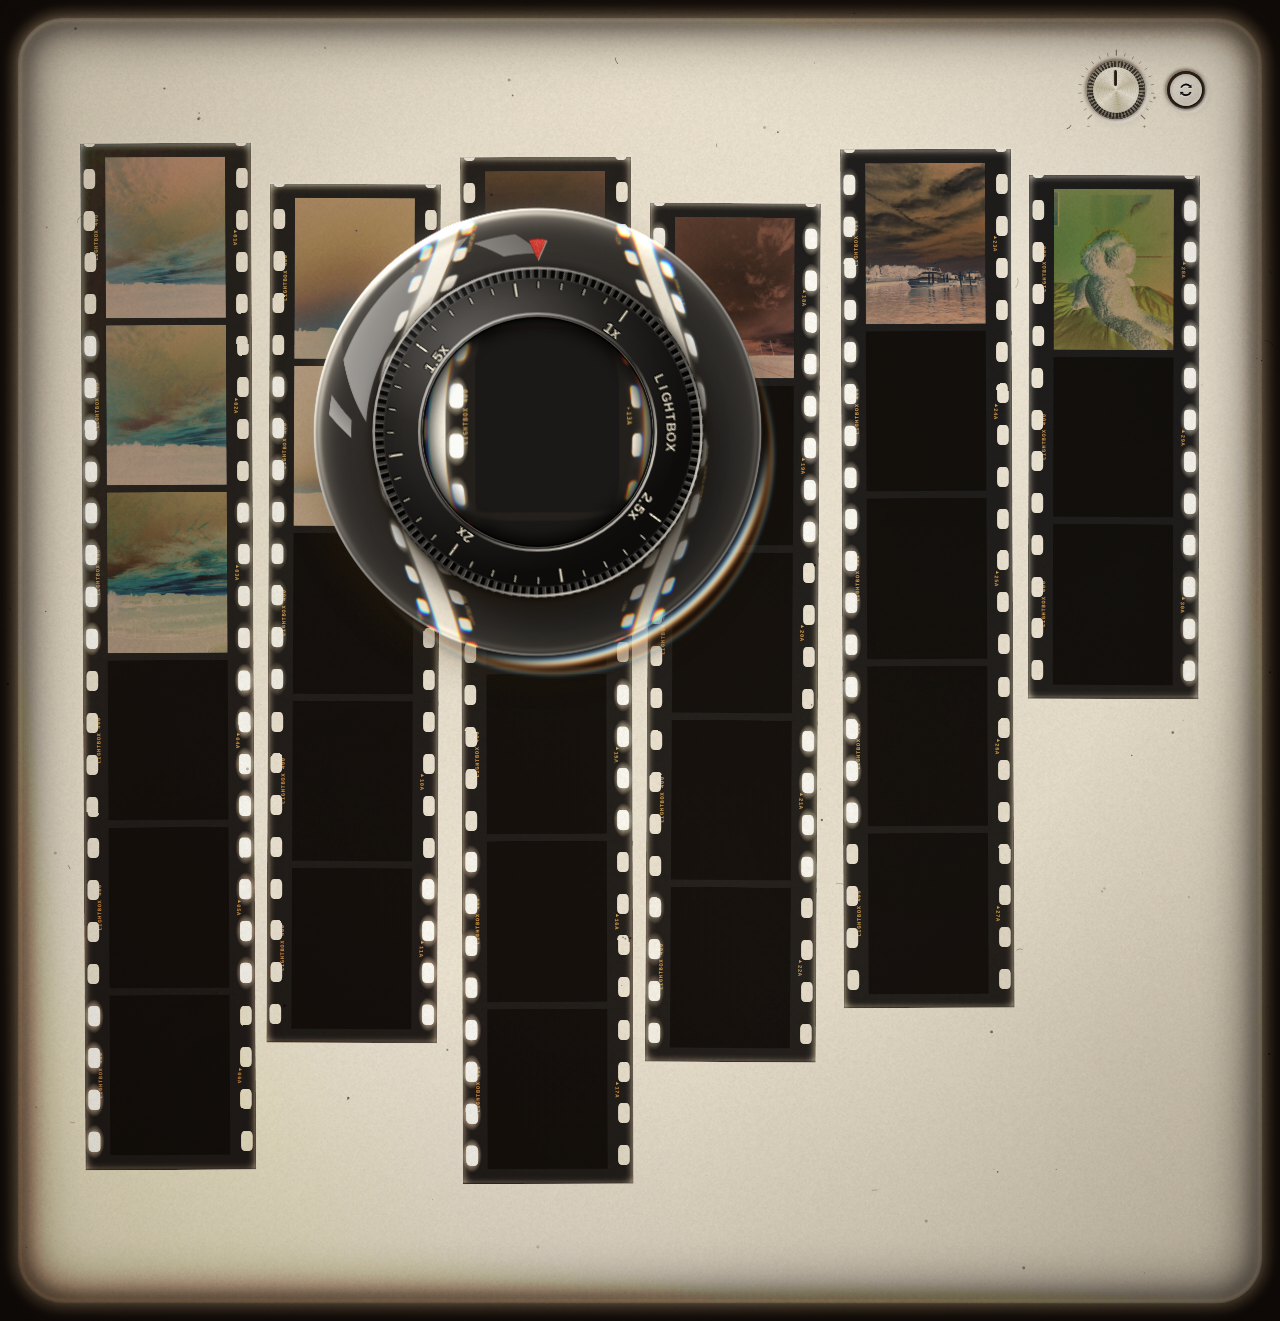
==== index.html @ 3a49789d "A volume knob set into the light box beside the reset button A rotary dial in the same socket as the" ====
<!doctype html>
<html lang="en">
<head>
  <meta charset="utf-8">
  <meta name="viewport" content="width=device-width, initial-scale=1, viewport-fit=cover">
  <title>LightBox</title>
  <meta name="description" content="A contact sheet of film negatives on a light box. Move the eyepiece over them to see the photos as positives.">

  <!-- installable app -->
  <link rel="manifest" href="manifest.webmanifest">
  <meta name="theme-color" content="#ddd0b6">
  <meta name="mobile-web-app-capable" content="yes">
  <meta name="apple-mobile-web-app-capable" content="yes">
  <meta name="apple-mobile-web-app-title" content="LightBox">
  <meta name="apple-mobile-web-app-status-bar-style" content="default">
  <link rel="icon" href="icons/icon.svg" type="image/svg+xml">
  <link rel="icon" href="icons/favicon-32.png" sizes="32x32" type="image/png">
  <link rel="apple-touch-icon" href="icons/apple-touch-icon.png">

  <!-- start fetching everything in parallel instead of one script discovering the next -->
  <link rel="modulepreload" href="lightbox/lightbox.js">
  <link rel="modulepreload" href="lightbox/raster.js">
  <link rel="modulepreload" href="lightbox/film.js">
  <link rel="modulepreload" href="lightbox/glass.js">
  <link rel="modulepreload" href="lightbox/bleed.js">
  <link rel="modulepreload" href="lightbox/socket-buttons/buttons.js">
  <link rel="modulepreload" href="lightbox/dial.js">
  <link rel="modulepreload" href="lightbox/sounds.js">
  <link rel="modulepreload" href="lightbox/dust.js">
  <link rel="preload" href="photos.json" as="fetch" crossorigin>
  <link rel="stylesheet" href="lightbox/lightbox.css">
  <link rel="stylesheet" href="lightbox/socket-buttons/buttons.css">
  <link rel="stylesheet" href="lightbox/socket-buttons/knob.css">
  <style>
    html, body { margin: 0; background: #120c08; }
    body { min-height: 100vh; }
    .lb-root { min-height: 100vh; }
    noscript p { margin: 0; padding: 40px 20px; text-align: center; font: 15px/1.5 -apple-system, "Helvetica Neue", sans-serif; color: #6b5b3d; }
  </style>
</head>
<body>
  <main id="sheet" aria-label="Photo contact sheet"></main>
  <noscript><p>LightBox needs JavaScript to run.</p></noscript>
  <script type="module">
    import { mountLightBox } from "./lightbox/lightbox.js";
    try {
      const { photos } = await (await fetch("photos.json")).json();
      // The sliders are for tuning on a local machine. The published page shows only Organize; add ?sliders to the
      // address to bring them back.
      const local = ["localhost", "127.0.0.1", "[::1]", ""].includes(location.hostname);
      const sliders = local || new URLSearchParams(location.search).has("sliders");
      mountLightBox(document.getElementById("sheet"), { photos, sliders });
    } catch (err) {
      console.error(err);
      document.getElementById("sheet").textContent = `LightBox failed to start: ${err.message}`;
    }

    // ---- app install and offline ----
    // The service worker keeps the app and the photos so it opens offline and loads fast on repeat visits. It is not
    // registered on localhost, where it would hold on to old code while you are editing; add ?pwa to try it there.
    const local = ["localhost", "127.0.0.1", "[::1]", ""].includes(location.hostname);
    if ("serviceWorker" in navigator && (!local || new URLSearchParams(location.search).has("pwa"))) {
      const register = () => navigator.serviceWorker.register("sw.js").catch((err) => console.warn("Offline mode unavailable:", err));
      // (this script waits on the photo list first, so the page may already have finished loading)
      if (document.readyState === "complete") register(); else addEventListener("load", register);
    }
  </script>
</body>
</html>
---- lightbox/socket-buttons/buttons.css ----
/* socket-buttons: round push buttons set into a surface, like fittings in a light box's panel.
 *
 * A dark rim, a frosted ivory top with an etched icon, and a narrow socket cut into the surface around it: a lit lip on the
 * lower right, a shaded one on the upper left (light from the upper left), with fine matte grain on the lit lip. Pressing does not
 * slide the top down: it goes into the surface (it shrinks toward its centre and dims). A button with aria-pressed="true" stays
 * pressed in.
 *
 * Theme it with these variables, set on the button or on any ancestor:
 *   --sb-size   diameter (default 38px)      --sb-gap    space between buttons in a corner (12px)
 *   --sb-top, --sb-right   where a corner of buttons sits in its (positioned) container
 *   --sb-ink    colour of the etched icon (#1e1916)
 */

.sb-corner {
  position: absolute;
  top: var(--sb-top, 12px);
  right: var(--sb-right, 12px);
  z-index: 5;
  display: flex;
  align-items: center;
  gap: var(--sb-gap, 22px);
}

.sb-button {
  --size: var(--sb-size, 38px);
  position: relative;
  display: block;
  flex: none;
  width: var(--size);
  height: var(--size);
  padding: 0;
  border: 0;
  border-radius: 50%;
  color: var(--sb-ink, #1e1916);
  cursor: pointer;
  -webkit-tap-highlight-color: transparent;
  background: linear-gradient(145deg, #5a4636 0%, #33271c 45%, #17110b 100%);
  /* Set into the panel, not lying on it: a narrow dark gap all round (the socket it sits in), its far lip catching the light on the
     lower right, and the near lip in shade on the upper left. The rim itself is dark on the shaded side and lit on the other. */
  --socket:
    0 0 2.4px 2px rgba(58, 40, 22, .5),
    1.2px 1.8px 2.4px 2.2px rgba(255, 252, 240, .85),
    -.8px -1px 3px 2.2px rgba(70, 48, 26, .28),
    2px 3px 6px 2px rgba(60, 40, 20, .15);
  box-shadow:
    var(--socket),
    inset 1px 1.2px 2.4px rgba(10, 6, 2, .6),
    inset -.8px -1px 1.8px rgba(255, 225, 190, .3),
    inset 0 0 2px 1px rgba(10, 6, 2, .35);
  transition: box-shadow .09s ease;
}
.sb-button::before {                    /* the frosted ivory top of the button */
  content: "";
  position: absolute;
  inset: 3px;
  border-radius: 50%;
  background:
    url("data:image/svg+xml,%3Csvg xmlns='http://www.w3.org/2000/svg' width='80' height='80'%3E%3Cfilter id='n'%3E%3CfeTurbulence type='fractalNoise' baseFrequency='.85' numOctaves='2' stitchTiles='stitch'/%3E%3CfeColorMatrix values='0 0 0 0 .55 0 0 0 0 .47 0 0 0 0 .36 0 0 0 .5 -.12'/%3E%3C/filter%3E%3Crect width='100%25' height='100%25' filter='url(%23n)'/%3E%3C/svg%3E"),
    radial-gradient(circle at 36% 30%, rgba(255, 255, 255, .35), rgba(255, 255, 255, 0) 68%),
    linear-gradient(158deg, #e9e2d2 0%, #d9d0bc 60%, #c8bda6 100%);
  box-shadow: 0 .8px 2.2px rgba(10, 6, 2, .42), 0 0 1.6px 1px rgba(10, 6, 2, .22), inset 1px 1.2px 2.6px rgba(90, 64, 36, .28), inset -1px -1px 2.6px rgba(255, 255, 255, .45);
  transition: transform .09s ease, box-shadow .09s ease, filter .09s ease;
}
.sb-button::after {                     /* the frosting on the lit lip: the panel's own fine matte grain, only where the light catches it */
  content: "";
  position: absolute;
  inset: -5px;
  border-radius: 50%;
  pointer-events: none;
  background-image: url("data:image/svg+xml,%3Csvg xmlns='http://www.w3.org/2000/svg' width='70' height='70'%3E%3Cfilter id='n'%3E%3CfeTurbulence type='fractalNoise' baseFrequency='1.1' numOctaves='2' stitchTiles='stitch'/%3E%3CfeColorMatrix values='0 0 0 0 .62 0 0 0 0 .52 0 0 0 0 .4 0 0 0 1.4 -.5'/%3E%3C/filter%3E%3Crect width='100%25' height='100%25' filter='url(%23n)'/%3E%3C/svg%3E");
  -webkit-mask-image: radial-gradient(circle, transparent 66%, #000 74%, #000 88%, transparent 100%), linear-gradient(135deg, transparent 38%, #000 82%);
          mask-image: radial-gradient(circle, transparent 66%, #000 74%, #000 88%, transparent 100%), linear-gradient(135deg, transparent 38%, #000 82%);
  -webkit-mask-composite: source-in;
          mask-composite: intersect;
}
.sb-button svg { position: absolute; inset: 0; margin: auto; width: 47%; height: 47%; transition: transform .09s ease; }
.sb-button .arc { fill: none; stroke: currentColor; stroke-width: 2.5; stroke-linecap: butt; }
.sb-button .hd { fill: currentColor; stroke: none; }
.sb-button:hover { background: linear-gradient(145deg, #66503e 0%, #3a2c20 45%, #1b140d 100%); }
.sb-button:active, .sb-button[aria-pressed="true"] {
  box-shadow: var(--socket), inset 1.5px 2px 2.5px rgba(10, 6, 2, .75), inset -.6px -.8px 1px rgba(255, 220, 180, .2);
}
/* pressed: the top does not slide down, it goes into the panel: it shrinks toward its centre, deeper into its socket, and dims */
.sb-button:active::before, .sb-button[aria-pressed="true"]::before { transform: scale(.88); filter: brightness(.93); box-shadow: 0 .5px 1px rgba(34, 20, 10, .5), inset 1.5px 2px 3px rgba(60, 40, 20, .4); }
.sb-button:active svg, .sb-button[aria-pressed="true"] svg { transform: scale(.88); }
.sb-button[data-covered] { pointer-events: none; }
.sb-button:focus-visible { outline: 2px solid #2a2622; outline-offset: 3px; }
---- lightbox/socket-buttons/knob.css ----
/* socket-buttons: the rotary knob (see knob.js). Same socket as the push buttons: a lit lip on the lower right, a shaded one on the upper left.
 * Theme with --sb-knob (diameter, default 58px) and the shared --sb-top / --sb-right / --sb-gap. */

.sb-knob {
  --size: var(--sb-knob, 58px);
  --socket:
    0 0 2.4px 2px rgba(58, 40, 22, .5),
    1.2px 1.8px 2.4px 2.2px rgba(255, 252, 240, .85),
    -.8px -1px 3px 2.2px rgba(70, 48, 26, .28),
    2px 3px 6px 2px rgba(60, 40, 20, .15);
  position: relative;
  flex: none;
  width: var(--size);
  height: var(--size);
  border-radius: 50%;
  cursor: grab;
  touch-action: none;
  -webkit-tap-highlight-color: transparent;
  outline: none;
  background: #1c150e;
  box-shadow: var(--socket), inset 0 0 3px 1px rgba(10, 6, 2, .5);
}
.sb-knob.is-turning { cursor: grabbing; }
.sb-knob:focus-visible { outline: 1.5px solid rgba(42, 38, 34, .55); outline-offset: 9px; }
.sb-knob[data-covered] { pointer-events: none; }

/* the scale round it, on the surface */
.sb-knob-marks text { fill: rgba(46, 34, 20, .6); stroke: none; font: 600 7px/1 ui-monospace, "SF Mono", Menlo, monospace; }
.sb-knob-marks {
  position: absolute;
  inset: -23%;
  width: 146%;
  height: 146%;
  overflow: visible;
  pointer-events: none;
  stroke: rgba(46, 34, 20, .55);
  stroke-linecap: round;
}

.sb-knob-turn, .sb-knob-face { position: absolute; border-radius: 50%; pointer-events: none; }

/* the knurled rim: it turns with the knob */
.sb-knob-turn:not(.sb-knob-mark) {
  inset: 0;
  background:
    radial-gradient(circle, transparent 56%, rgba(0, 0, 0, .5) 100%),
    repeating-conic-gradient(from 0deg, #8f8672 0deg 3.75deg, #3f382c 3.75deg 7.5deg);
  box-shadow: inset 0 0 0 1px rgba(255, 245, 220, .18), inset 0 -2px 3px rgba(0, 0, 0, .5);
}

/* the brushed metal face: a fixed sheen (the light does not turn) over fine concentric grooves */
.sb-knob-face {
  inset: 6px;
  background:
    repeating-radial-gradient(circle, rgba(60, 48, 30, .07) 0 .6px, rgba(255, 255, 255, 0) .6px 1.6px),
    conic-gradient(from 20deg, #efe6cc, #c7bb99 12%, #f6eed8 26%, #b7ab8b 42%, #efe6cc 58%, #c3b793 72%, #f4ecd6 86%, #efe6cc);
  box-shadow: 0 1px 3px rgba(0, 0, 0, .6), inset 0 0 4px rgba(255, 255, 255, .5), inset 0 -1px 2px rgba(90, 70, 40, .3);
}

/* the mark: a dark bar from near the middle out toward the rim; it turns */
.sb-knob-mark { inset: 0; }
.sb-knob-mark::after {
  content: "";
  position: absolute;
  left: calc(50% - 1.6px);
  top: 15%;
  width: 3.2px;
  height: 28%;
  border-radius: 2px;
  background: linear-gradient(90deg, #4a3d2e, #1d160e 60%, #34291c);
  box-shadow: .6px .8px 0 rgba(255, 250, 235, .55), -.4px -.5px 1px rgba(0, 0, 0, .3);
}
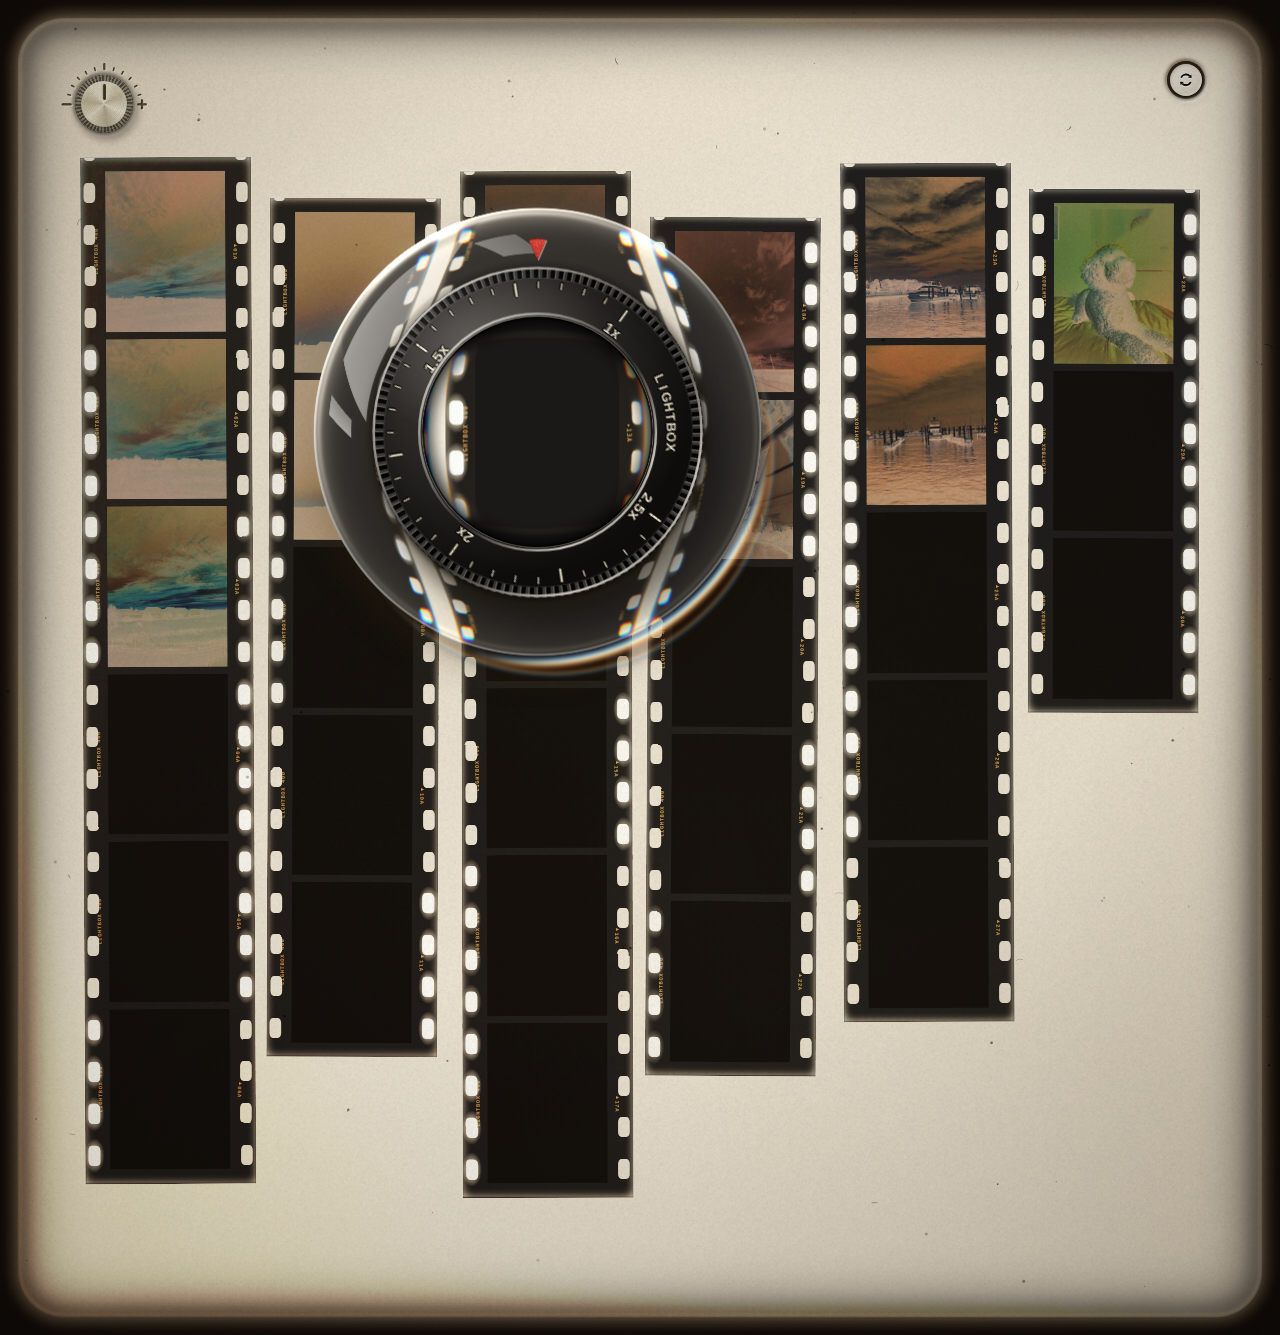
==== commit 57fa4c25: "Merge main (the volume knob and its fixes) into film-bend" ====
--- a/index.html
+++ b/index.html
@@ -23,6 +23,7 @@
   <link rel="modulepreload" href="lightbox/film.js">
   <link rel="modulepreload" href="lightbox/glass.js">
   <link rel="modulepreload" href="lightbox/bleed.js">
+  <link rel="modulepreload" href="lightbox/bend.js">
   <link rel="modulepreload" href="lightbox/socket-buttons/buttons.js">
   <link rel="modulepreload" href="lightbox/dial.js">
   <link rel="modulepreload" href="lightbox/sounds.js">
--- a/lightbox/socket-buttons/buttons.css
+++ b/lightbox/socket-buttons/buttons.css
@@ -7,7 +7,7 @@
  *
  * Theme it with these variables, set on the button or on any ancestor:
  *   --sb-size   diameter (default 38px)      --sb-gap    space between buttons in a corner (12px)
- *   --sb-top, --sb-right   where a corner of buttons sits in its (positioned) container
+ *   --sb-top, --sb-right, --sb-left   where a corner of buttons sits in its (positioned) container
  *   --sb-ink    colour of the etched icon (#1e1916)
  */
 
@@ -18,8 +18,10 @@
   z-index: 5;
   display: flex;
   align-items: center;
-  gap: var(--sb-gap, 22px);
+  gap: var(--sb-gap, 14px);
 }
+
+.sb-corner-left { right: auto; left: var(--sb-left, 12px); top: calc(var(--sb-top, 12px) + 14px); }   /* (set a little lower than the buttons, clear of the panel's edge) */
 
 .sb-button {
   --size: var(--sb-size, 38px);
--- a/lightbox/socket-buttons/knob.css
+++ b/lightbox/socket-buttons/knob.css
@@ -18,14 +18,15 @@
   -webkit-tap-highlight-color: transparent;
   outline: none;
   background: #1c150e;
-  box-shadow: var(--socket), inset 0 0 3px 1px rgba(10, 6, 2, .5);
+  /* it stands proud of the surface, so it casts a shadow toward the lower right (light from the upper left) */
+  box-shadow: 4px 6px 9px 1px rgba(40, 24, 8, .4), var(--socket), inset 0 0 3px 1px rgba(10, 6, 2, .5);
 }
 .sb-knob.is-turning { cursor: grabbing; }
 .sb-knob:focus-visible { outline: 1.5px solid rgba(42, 38, 34, .55); outline-offset: 9px; }
 .sb-knob[data-covered] { pointer-events: none; }
 
 /* the scale round it, on the surface */
-.sb-knob-marks text { fill: rgba(46, 34, 20, .6); stroke: none; font: 600 7px/1 ui-monospace, "SF Mono", Menlo, monospace; }
+.sb-knob-sign path { stroke: rgba(46, 34, 20, .85); stroke-width: 2.8; fill: none; stroke-linecap: round; }   /* drawn as strokes, so they stay crisp and bold at any size */
 .sb-knob-marks {
   position: absolute;
   inset: -23%;
@@ -33,7 +34,7 @@
   height: 146%;
   overflow: visible;
   pointer-events: none;
-  stroke: rgba(46, 34, 20, .55);
+  stroke: rgba(54, 40, 24, .8);
   stroke-linecap: round;
 }
 
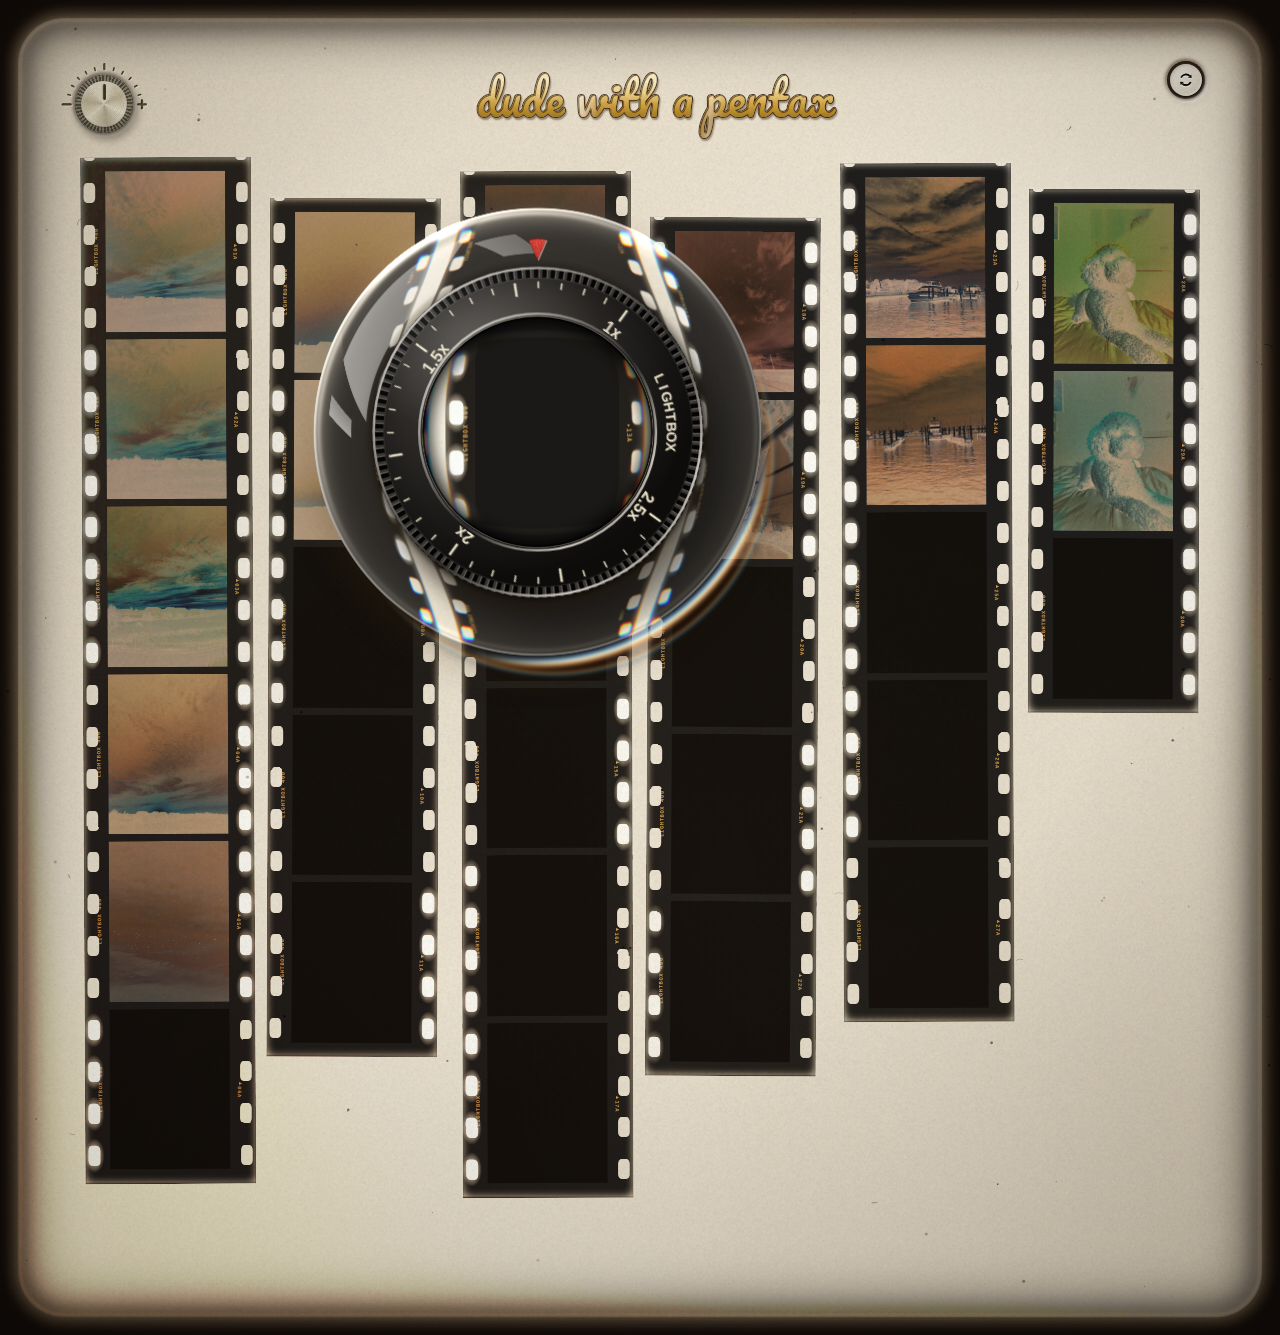
==== commit fc2ee3bd: "Etched brass lettering on the panel between the volume knob and the buttons: 'dude with a pentax' in" ====
--- a/index.html
+++ b/index.html
@@ -23,7 +23,7 @@
   <link rel="modulepreload" href="lightbox/film.js">
   <link rel="modulepreload" href="lightbox/glass.js">
   <link rel="modulepreload" href="lightbox/bleed.js">
-  <link rel="modulepreload" href="lightbox/bend.js">
+  <link rel="modulepreload" href="lightbox/etched-text/etched.js">
   <link rel="modulepreload" href="lightbox/socket-buttons/buttons.js">
   <link rel="modulepreload" href="lightbox/dial.js">
   <link rel="modulepreload" href="lightbox/sounds.js">
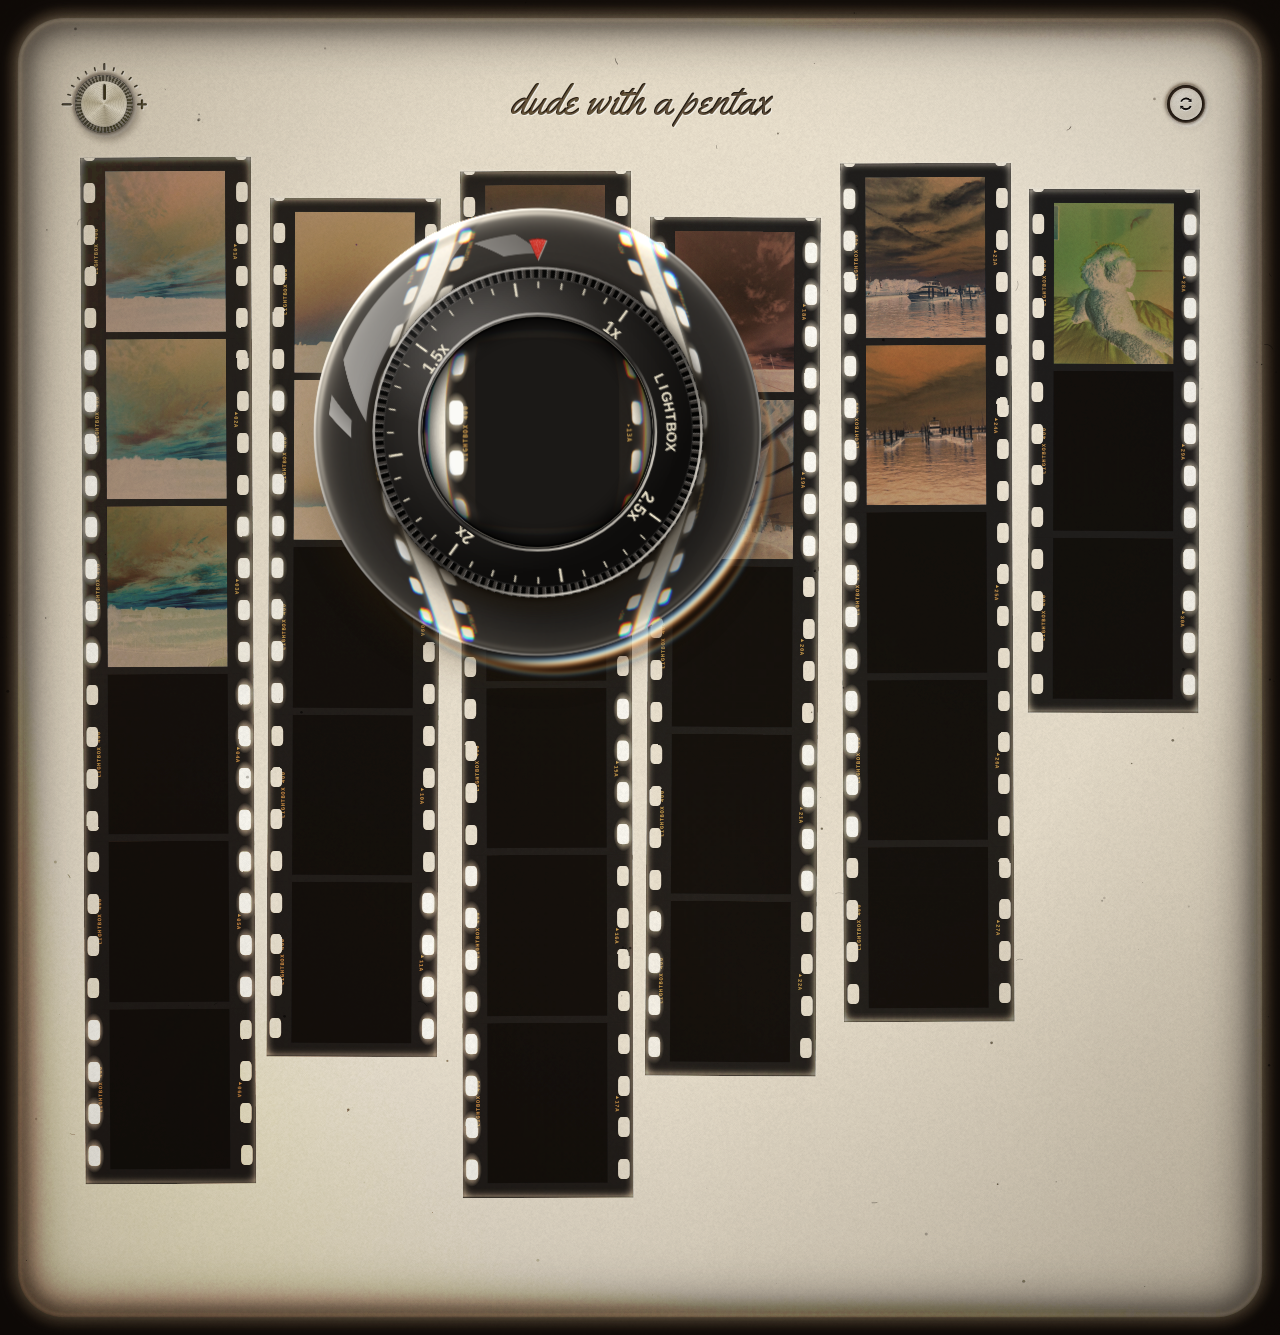
==== commit b3b3fe30: "Merge main (the sign and the Sign group in the sliders menu) into the film bend branch # Conflicts: " ====
--- a/index.html
+++ b/index.html
@@ -23,6 +23,7 @@
   <link rel="modulepreload" href="lightbox/film.js">
   <link rel="modulepreload" href="lightbox/glass.js">
   <link rel="modulepreload" href="lightbox/bleed.js">
+  <link rel="modulepreload" href="lightbox/bend.js">
   <link rel="modulepreload" href="lightbox/etched-text/etched.js">
   <link rel="modulepreload" href="lightbox/socket-buttons/buttons.js">
   <link rel="modulepreload" href="lightbox/dial.js">
--- a/lightbox/socket-buttons/buttons.css
+++ b/lightbox/socket-buttons/buttons.css
@@ -7,13 +7,15 @@
  *
  * Theme it with these variables, set on the button or on any ancestor:
  *   --sb-size   diameter (default 38px)      --sb-gap    space between buttons in a corner (12px)
- *   --sb-top, --sb-right, --sb-left   where a corner of buttons sits in its (positioned) container
+ *   --sb-mid, --sb-right, --sb-left   where the rows of buttons sit in their (positioned) container: --sb-mid is the line through the middle of every row
  *   --sb-ink    colour of the etched icon (#1e1916)
  */
 
 .sb-corner {
   position: absolute;
-  top: var(--sb-top, 12px);
+  /* every row is centred on one line, --sb-mid, whatever size its buttons are, so a knob and a button in different corners sit level */
+  top: var(--sb-mid, calc(var(--sb-top, 12px) + 19px));
+  transform: translateY(-50%);
   right: var(--sb-right, 12px);
   z-index: 5;
   display: flex;
@@ -21,7 +23,7 @@
   gap: var(--sb-gap, 14px);
 }
 
-.sb-corner-left { right: auto; left: var(--sb-left, 12px); top: calc(var(--sb-top, 12px) + 14px); }   /* (set a little lower than the buttons, clear of the panel's edge) */
+.sb-corner-left { right: auto; left: var(--sb-left, 12px); }
 
 .sb-button {
   --size: var(--sb-size, 38px);
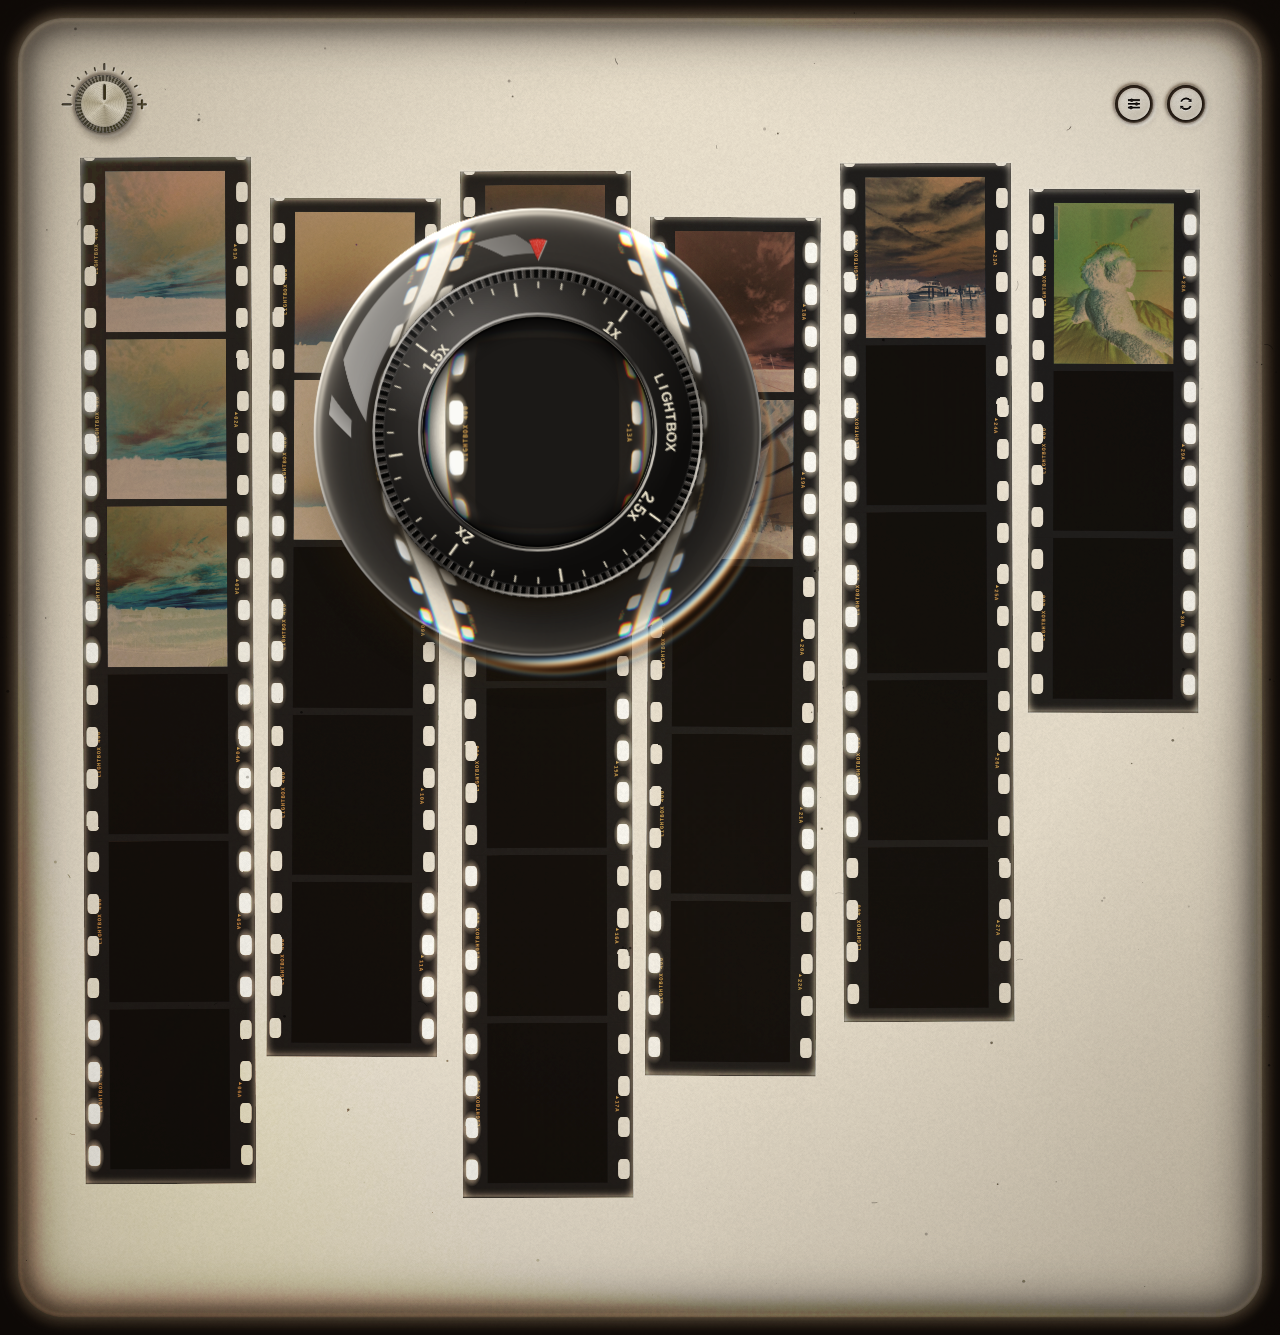
==== commit 7b3d1a87: "Sliders button on the published page; the sign starts hidden (Show text brings it back)" ====
--- a/index.html
+++ b/index.html
@@ -23,7 +23,6 @@
   <link rel="modulepreload" href="lightbox/film.js">
   <link rel="modulepreload" href="lightbox/glass.js">
   <link rel="modulepreload" href="lightbox/bleed.js">
-  <link rel="modulepreload" href="lightbox/bend.js">
   <link rel="modulepreload" href="lightbox/etched-text/etched.js">
   <link rel="modulepreload" href="lightbox/socket-buttons/buttons.js">
   <link rel="modulepreload" href="lightbox/dial.js">
@@ -47,11 +46,8 @@
     import { mountLightBox } from "./lightbox/lightbox.js";
     try {
       const { photos } = await (await fetch("photos.json")).json();
-      // The sliders are for tuning on a local machine. The published page shows only Organize; add ?sliders to the
-      // address to bring them back.
-      const local = ["localhost", "127.0.0.1", "[::1]", ""].includes(location.hostname);
-      const sliders = local || new URLSearchParams(location.search).has("sliders");
-      mountLightBox(document.getElementById("sheet"), { photos, sliders });
+      // The sliders button (the tuning menu) is on the published page too. The panel's sign starts hidden; "Show text" in that menu brings it back.
+      mountLightBox(document.getElementById("sheet"), { photos });
     } catch (err) {
       console.error(err);
       document.getElementById("sheet").textContent = `LightBox failed to start: ${err.message}`;
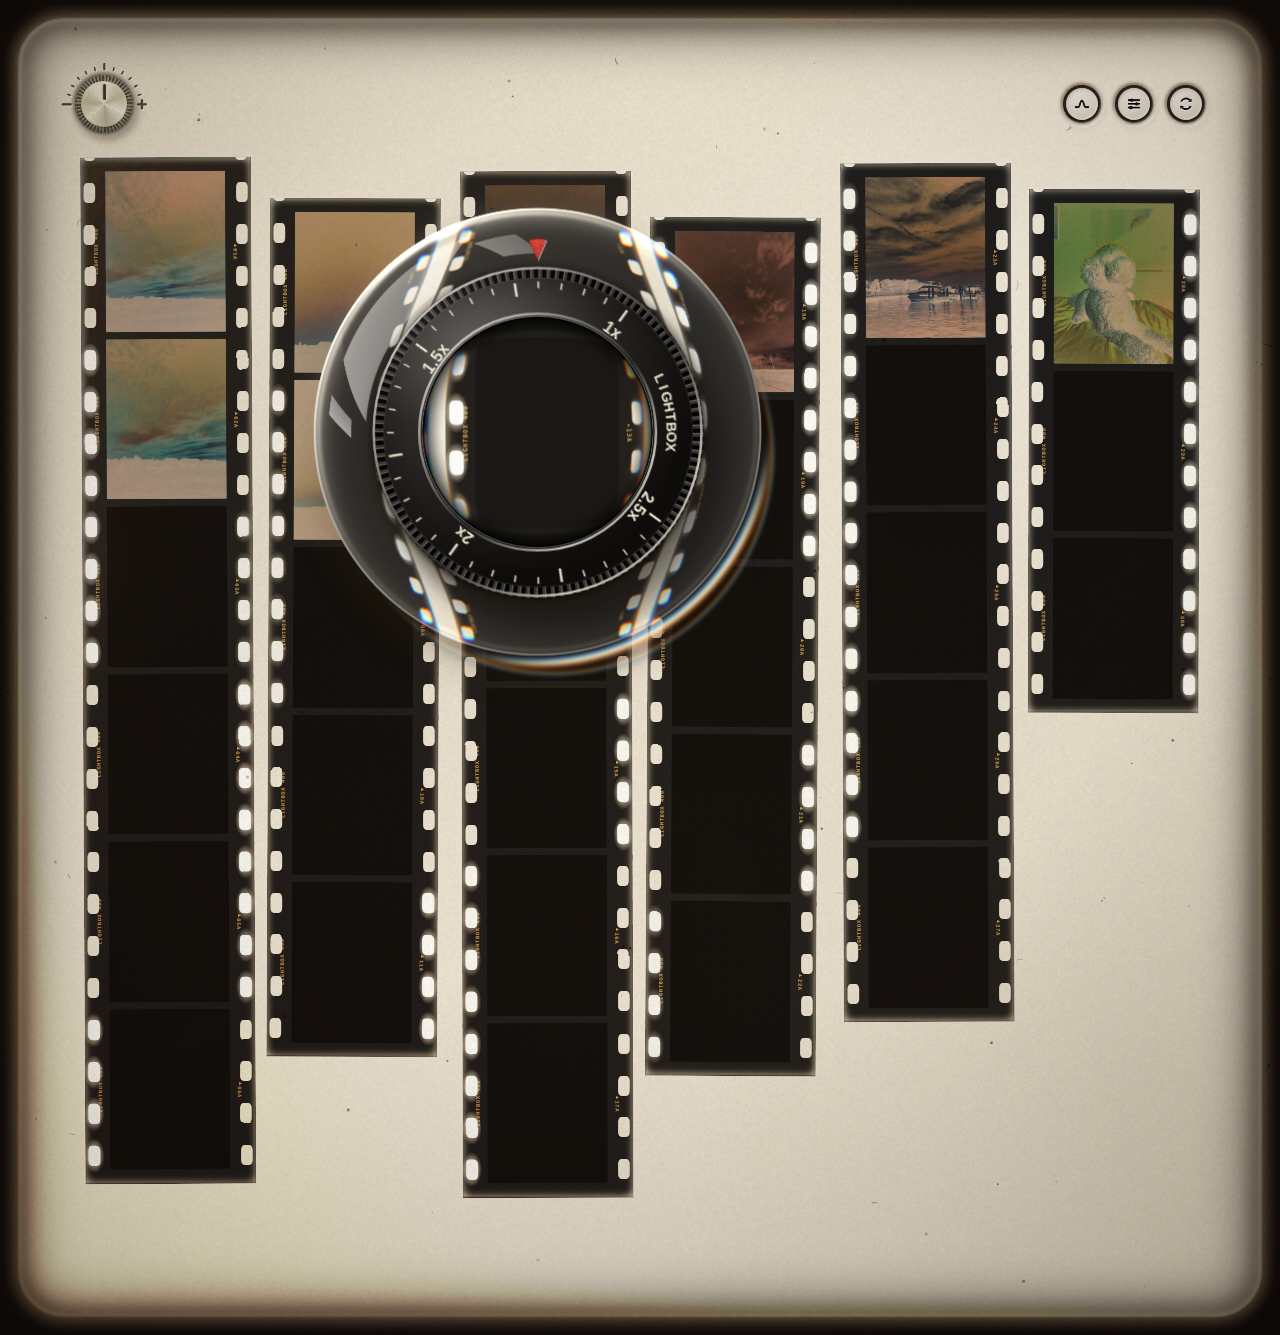
==== commit 53f836e4: "Merge main (sliders button on the published page, sign hidden by default) into the film bend branch" ====
--- a/index.html
+++ b/index.html
@@ -23,6 +23,7 @@
   <link rel="modulepreload" href="lightbox/film.js">
   <link rel="modulepreload" href="lightbox/glass.js">
   <link rel="modulepreload" href="lightbox/bleed.js">
+  <link rel="modulepreload" href="lightbox/bend.js">
   <link rel="modulepreload" href="lightbox/etched-text/etched.js">
   <link rel="modulepreload" href="lightbox/socket-buttons/buttons.js">
   <link rel="modulepreload" href="lightbox/dial.js">
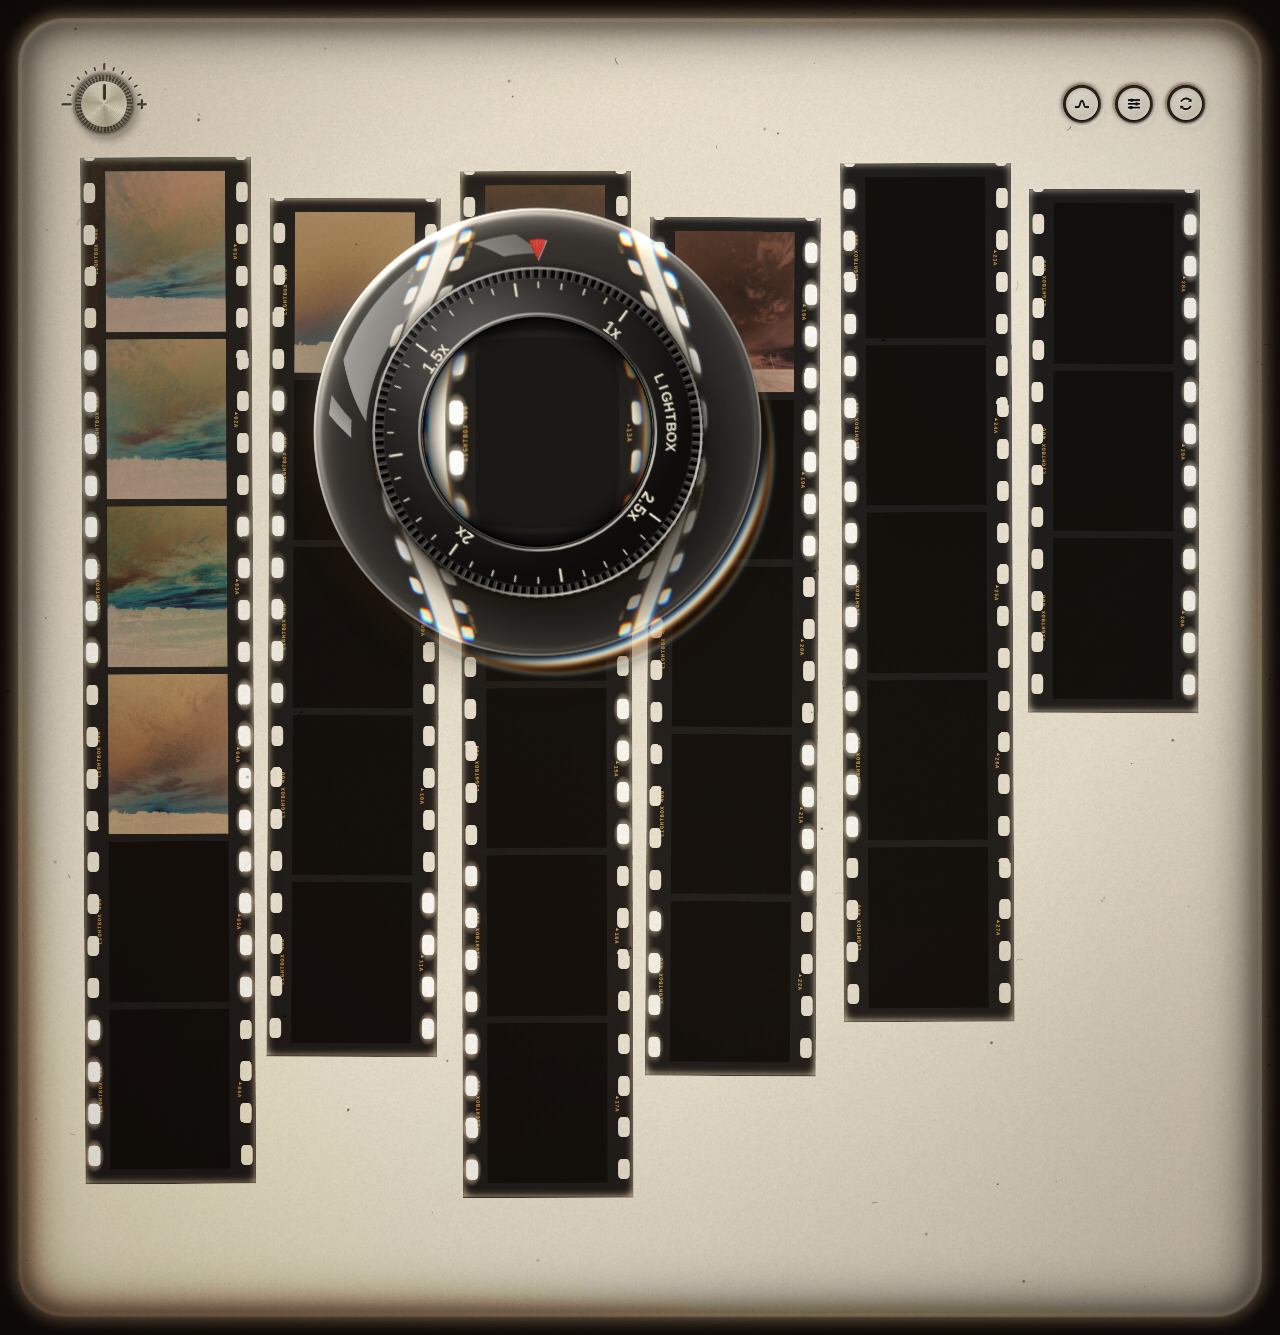
==== commit 674af150: "Film bending gathered into lightbox/film-bend/ (shape, physics, drawing, page layers, sound, css) be" ====
--- a/index.html
+++ b/index.html
@@ -23,7 +23,7 @@
   <link rel="modulepreload" href="lightbox/film.js">
   <link rel="modulepreload" href="lightbox/glass.js">
   <link rel="modulepreload" href="lightbox/bleed.js">
-  <link rel="modulepreload" href="lightbox/bend.js">
+  <link rel="modulepreload" href="lightbox/film-bend/index.js">
   <link rel="modulepreload" href="lightbox/etched-text/etched.js">
   <link rel="modulepreload" href="lightbox/socket-buttons/buttons.js">
   <link rel="modulepreload" href="lightbox/dial.js">
@@ -33,6 +33,7 @@
   <link rel="stylesheet" href="lightbox/lightbox.css">
   <link rel="stylesheet" href="lightbox/socket-buttons/buttons.css">
   <link rel="stylesheet" href="lightbox/socket-buttons/knob.css">
+  <link rel="stylesheet" href="lightbox/film-bend/film-bend.css">
   <style>
     html, body { margin: 0; background: #120c08; }
     body { min-height: 100vh; }
--- a/lightbox/film-bend/film-bend.css
+++ b/lightbox/film-bend/film-bend.css
@@ -0,0 +1,2 @@
+/* The canvases a bent strip is drawn into (see layers.js): set into the film's stack at the strip's own place, over the page's own (hidden) strip. */
+.lb-bend { position: absolute; pointer-events: none; }
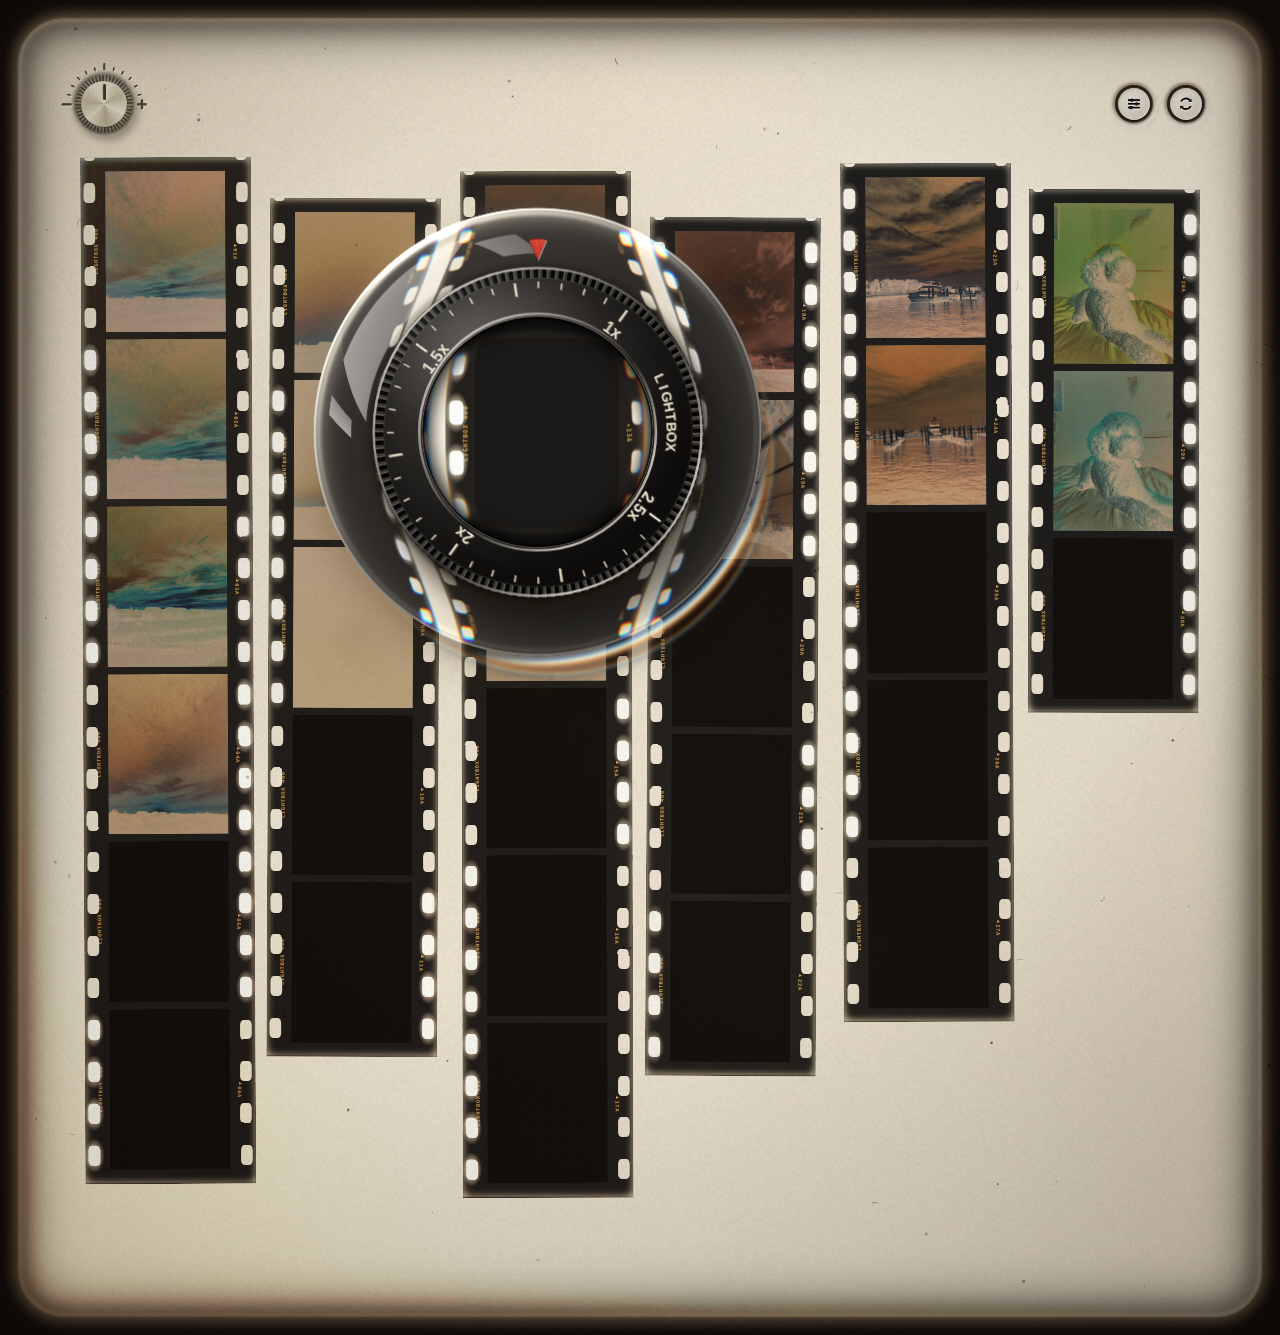
==== commit 1a4acdbd: "Start screen: the page opens with the light off, then lights up once everything is drawn (flickers, " ====
--- a/index.html
+++ b/index.html
@@ -23,8 +23,8 @@
   <link rel="modulepreload" href="lightbox/film.js">
   <link rel="modulepreload" href="lightbox/glass.js">
   <link rel="modulepreload" href="lightbox/bleed.js">
-  <link rel="modulepreload" href="lightbox/film-bend/index.js">
   <link rel="modulepreload" href="lightbox/etched-text/etched.js">
+  <link rel="modulepreload" href="lightbox/start-screen/start-screen.js">
   <link rel="modulepreload" href="lightbox/socket-buttons/buttons.js">
   <link rel="modulepreload" href="lightbox/dial.js">
   <link rel="modulepreload" href="lightbox/sounds.js">
@@ -33,7 +33,7 @@
   <link rel="stylesheet" href="lightbox/lightbox.css">
   <link rel="stylesheet" href="lightbox/socket-buttons/buttons.css">
   <link rel="stylesheet" href="lightbox/socket-buttons/knob.css">
-  <link rel="stylesheet" href="lightbox/film-bend/film-bend.css">
+  <link rel="stylesheet" href="lightbox/start-screen/start-screen.css">
   <style>
     html, body { margin: 0; background: #120c08; }
     body { min-height: 100vh; }
--- a/lightbox/start-screen/start-screen.css
+++ b/lightbox/start-screen/start-screen.css
@@ -0,0 +1,4 @@
+/* The start screen: two layers over the whole light box (see start-screen.js). Theme with --ss-dark (the colour of the unlit room). */
+.ss-dark, .ss-bloom { position: absolute; inset: 0; width: 100%; height: 100%; pointer-events: none; z-index: 4; }   /* above the eyepiece, below the sliders panel */
+.ss-dark { background: var(--ss-dark, #0a0705); }
+.ss-bloom { }   /* no picture of its own: it only brightens what lies under it (start-screen.js shows it and sets its backdrop-filter while the light is over-bright) */
